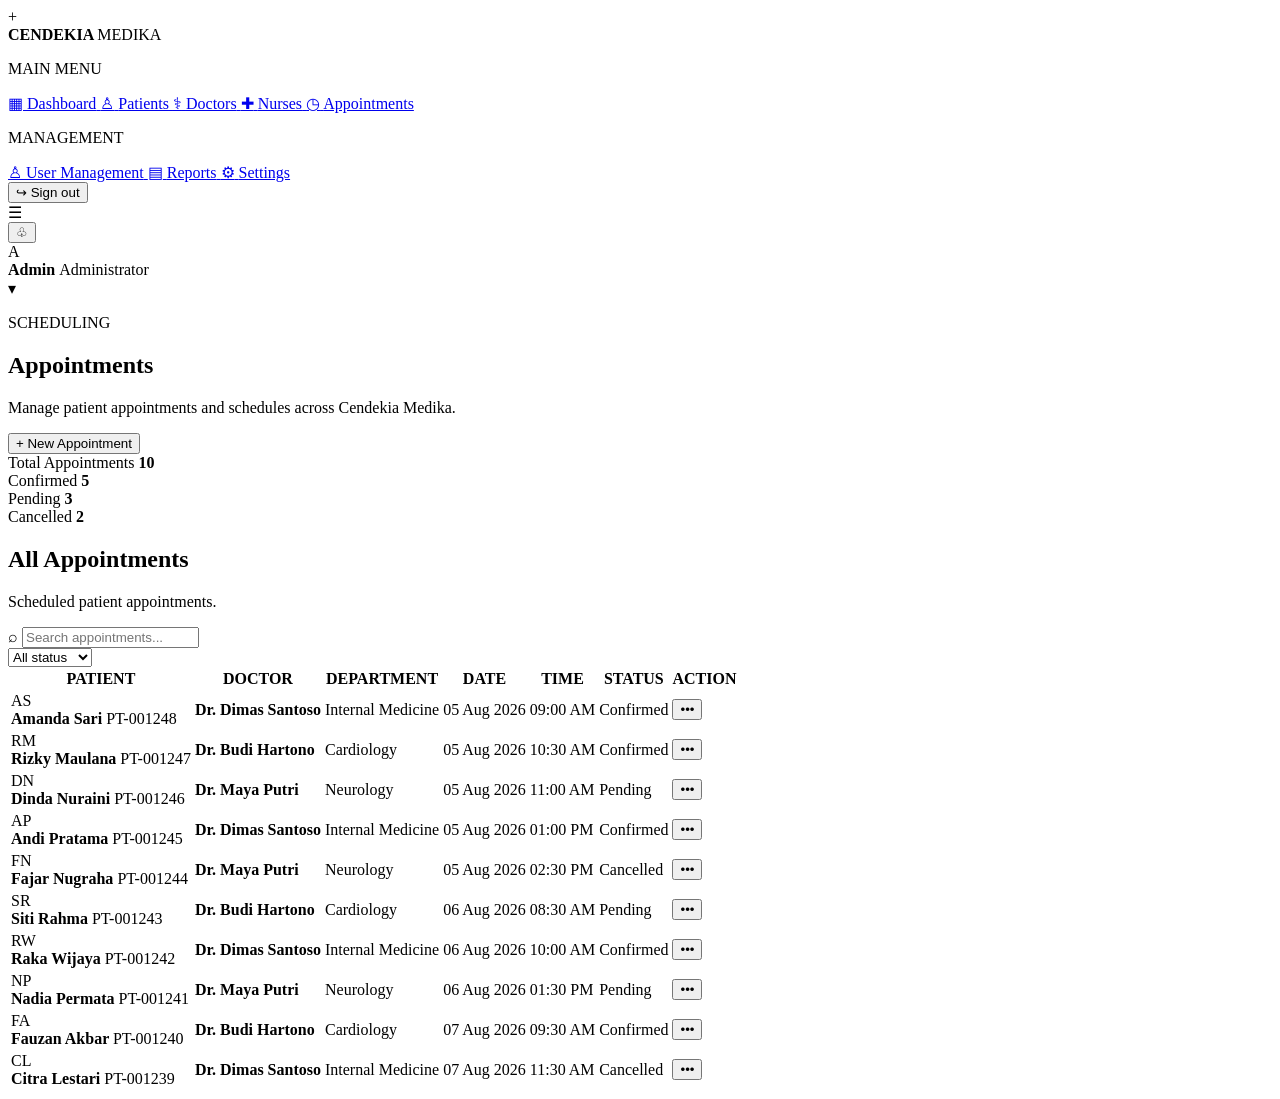
==== pages/admin/appointments.html @ 650e7ffb "Create initial HIS frontend" ====
<!DOCTYPE html>
<html lang="en">

<head>

    <meta charset="UTF-8">

    <meta
        name="viewport"
        content="width=device-width, initial-scale=1.0"
    >

    <title>Appointments | Cendekia Medika</title>

    <link
        rel="stylesheet"
        href="appointments.css"
    >

</head>


<body>

<div class="app-layout">


    <!-- =====================================
         SIDEBAR
    ====================================== -->

    <aside class="sidebar">


        <div class="sidebar-brand">

            <div class="sidebar-logo">
                +
            </div>

            <div>

                <strong>
                    CENDEKIA
                </strong>

                <span>
                    MEDIKA
                </span>

            </div>

        </div>



        <nav class="sidebar-nav">

            <p class="nav-label">
                MAIN MENU
            </p>


            <a
                href="dashboard.html"
                class="nav-item"
            >
                <span class="nav-icon">▦</span>
                <span>Dashboard</span>
            </a>


            <a
                href="patients.html"
                class="nav-item"
            >
                <span class="nav-icon">♙</span>
                <span>Patients</span>
            </a>


            <a
                href="doctors.html"
                class="nav-item"
            >
                <span class="nav-icon">⚕</span>
                <span>Doctors</span>
            </a>


            <a
                href="nurses.html"
                class="nav-item"
            >
                <span class="nav-icon">✚</span>
                <span>Nurses</span>
            </a>


            <a
                href="appointments.html"
                class="nav-item active"
            >
                <span class="nav-icon">◷</span>
                <span>Appointments</span>
            </a>


            <p class="nav-label secondary">
                MANAGEMENT
            </p>


            <a
                href="users.html"
                class="nav-item"
            >
                <span class="nav-icon">♙</span>
                <span>User Management</span>
            </a>


            <a
                href="#"
                class="nav-item"
            >
                <span class="nav-icon">▤</span>
                <span>Reports</span>
            </a>


            <a
                href="#"
                class="nav-item"
            >
                <span class="nav-icon">⚙</span>
                <span>Settings</span>
            </a>

        </nav>



        <div class="sidebar-bottom">

            <button
                class="logout-button"
                type="button"
                onclick="logout()"
            >

                <span>
                    ↪
                </span>

                Sign out

            </button>

        </div>

    </aside>



    <!-- =====================================
         MAIN CONTENT
    ====================================== -->

    <main class="main-content">


        <!-- TOPBAR -->

        <header class="topbar">


            <div class="mobile-menu">
                ☰
            </div>


            <div class="topbar-right">


                <button
                    class="notification-button"
                    type="button"
                >

                    ♧

                    <span class="notification-dot"></span>

                </button>



                <div class="profile">

                    <div class="profile-avatar">
                        A
                    </div>


                    <div class="profile-info">

                        <strong>
                            Admin
                        </strong>

                        <span>
                            Administrator
                        </span>

                    </div>


                    <span class="profile-arrow">
                        ▾
                    </span>

                </div>

            </div>

        </header>



        <!-- =====================================
             PAGE CONTENT
        ====================================== -->

        <section class="page-content">


            <!-- PAGE HEADER -->

            <div class="page-heading">

                <div>

                    <p class="eyebrow">
                        SCHEDULING
                    </p>


                    <h1>
                        Appointments
                    </h1>


                    <p>
                        Manage patient appointments and
                        schedules across Cendekia Medika.
                    </p>

                </div>


                <button
                    class="primary-button"
                    type="button"
                    onclick="newAppointment()"
                >
                    + New Appointment
                </button>

            </div>



            <!-- =====================================
                 STATISTICS
            ====================================== -->

            <div class="stats-grid">


                <div class="mini-stat">

                    <span>
                        Total Appointments
                    </span>

                    <strong id="totalAppointments">
                        0
                    </strong>

                </div>


                <div class="mini-stat">

                    <span>
                        Confirmed
                    </span>

                    <strong id="confirmedAppointments">
                        0
                    </strong>

                </div>


                <div class="mini-stat">

                    <span>
                        Pending
                    </span>

                    <strong id="pendingAppointments">
                        0
                    </strong>

                </div>


                <div class="mini-stat">

                    <span>
                        Cancelled
                    </span>

                    <strong id="cancelledAppointments">
                        0
                    </strong>

                </div>


            </div>



            <!-- =====================================
                 APPOINTMENTS CARD
            ====================================== -->

            <section class="appointments-card">


                <!-- TOOLBAR -->

                <div class="appointments-toolbar">


                    <div>

                        <h2>
                            All Appointments
                        </h2>

                        <p>
                            Scheduled patient appointments.
                        </p>

                    </div>


                    <div class="toolbar-actions">


                        <!-- SEARCH -->

                        <div class="search-box">

                            <span>
                                ⌕
                            </span>

                            <input
                                type="text"
                                id="searchInput"
                                placeholder="Search appointments..."
                            >

                        </div>



                        <!-- STATUS FILTER -->

                        <select id="statusFilter">

                            <option value="all">
                                All status
                            </option>

                            <option value="confirmed">
                                Confirmed
                            </option>

                            <option value="pending">
                                Pending
                            </option>

                            <option value="cancelled">
                                Cancelled
                            </option>

                        </select>

                    </div>

                </div>



                <!-- TABLE -->

                <div class="table-container">

                    <table>


                        <thead>

                            <tr>

                                <th>
                                    PATIENT
                                </th>

                                <th>
                                    DOCTOR
                                </th>

                                <th>
                                    DEPARTMENT
                                </th>

                                <th>
                                    DATE
                                </th>

                                <th>
                                    TIME
                                </th>

                                <th>
                                    STATUS
                                </th>

                                <th>
                                    ACTION
                                </th>

                            </tr>

                        </thead>


                        <tbody id="appointmentTableBody">
                        </tbody>


                    </table>

                </div>



                <!-- EMPTY STATE -->

                <div
                    class="empty-state"
                    id="emptyState"
                    style="display:none;"
                >

                    <div class="empty-icon">
                        ◷
                    </div>

                    <h3>
                        No appointments found
                    </h3>

                    <p>
                        Try changing your search or filter.
                    </p>

                </div>


            </section>

        </section>

    </main>

</div>



<!-- =====================================
     APPOINTMENT DATA
====================================== -->

<script src="../../data/appointments.js"></script>



<!-- =====================================
     JAVASCRIPT
====================================== -->

<script>


/* ========================================
   ELEMENTS
======================================== */

const appointmentTableBody =
    document.getElementById(
        "appointmentTableBody"
    );


const searchInput =
    document.getElementById(
        "searchInput"
    );


const statusFilter =
    document.getElementById(
        "statusFilter"
    );


const emptyState =
    document.getElementById(
        "emptyState"
    );



/* ========================================
   UPDATE STATISTICS
======================================== */

function updateStatistics() {


    const confirmed =
        appointments.filter(
            function(appointment) {

                return appointment.status ===
                    "confirmed";

            }
        );


    const pending =
        appointments.filter(
            function(appointment) {

                return appointment.status ===
                    "pending";

            }
        );


    const cancelled =
        appointments.filter(
            function(appointment) {

                return appointment.status ===
                    "cancelled";

            }
        );


    document.getElementById(
        "totalAppointments"
    ).textContent =
        appointments.length;


    document.getElementById(
        "confirmedAppointments"
    ).textContent =
        confirmed.length;


    document.getElementById(
        "pendingAppointments"
    ).textContent =
        pending.length;


    document.getElementById(
        "cancelledAppointments"
    ).textContent =
        cancelled.length;

}



/* ========================================
   DISPLAY APPOINTMENTS
======================================== */

function displayAppointments() {


    const search =
        searchInput.value
            .toLowerCase()
            .trim();


    const selectedStatus =
        statusFilter.value;


    let filteredAppointments =
        appointments;



    /* SEARCH */

    if (search !== "") {

        filteredAppointments =
            filteredAppointments.filter(
                function(appointment) {

                    const searchableText =
                        appointment.patient
                        + " "
                        + appointment.patientId
                        + " "
                        + appointment.doctor
                        + " "
                        + appointment.department
                        + " "
                        + appointment.date
                        + " "
                        + appointment.time;


                    return searchableText
                        .toLowerCase()
                        .includes(search);

                }
            );

    }



    /* STATUS FILTER */

    if (selectedStatus !== "all") {

        filteredAppointments =
            filteredAppointments.filter(
                function(appointment) {

                    return appointment.status ===
                        selectedStatus;

                }
            );

    }



    /* CLEAR TABLE */

    appointmentTableBody.innerHTML = "";



    /* EMPTY STATE */

    if (
        filteredAppointments.length === 0
    ) {

        emptyState.style.display =
            "block";

        return;

    }


    emptyState.style.display =
        "none";



    /* CREATE ROWS */

    filteredAppointments.forEach(
        function(appointment) {


            const row =
                document.createElement("tr");


            const initials =
                appointment.patient
                    .trim()
                    .split(/\s+/)
                    .map(
                        function(word) {

                            return word
                                .charAt(0)
                                .toUpperCase();

                        }
                    )
                    .join("")
                    .substring(0, 2);


            const statusName =
                capitalize(
                    appointment.status
                );



            row.innerHTML = `

                <td>

                    <div class="patient-cell">


                        <div class="patient-avatar">
                            ${initials}
                        </div>


                        <div>

                            <strong>
                                ${escapeHTML(
                                    appointment.patient
                                )}
                            </strong>

                            <span>
                                ${escapeHTML(
                                    appointment.patientId
                                )}
                            </span>

                        </div>

                    </div>

                </td>


                <td>

                    <div class="doctor-cell">

                        <strong>
                            ${escapeHTML(
                                appointment.doctor
                            )}
                        </strong>

                    </div>

                </td>


                <td>
                    ${escapeHTML(
                        appointment.department
                    )}
                </td>


                <td>
                    ${escapeHTML(
                        appointment.date
                    )}
                </td>


                <td>
                    ${escapeHTML(
                        appointment.time
                    )}
                </td>


                <td>

                    <span
                        class="status ${appointment.status}"
                    >
                        ${statusName}
                    </span>

                </td>


                <td>

                    <button
                        class="action-button"
                        type="button"
                        onclick="viewAppointment('${escapeJS(appointment.id)}')"
                    >
                        •••
                    </button>

                </td>

            `;


            appointmentTableBody.appendChild(
                row
            );

        }
    );

}



/* ========================================
   VIEW APPOINTMENT
======================================== */

function viewAppointment(
    appointmentId
) {


    const appointment =
        appointments.find(
            function(item) {

                return item.id ===
                    appointmentId;

            }
        );


    if (!appointment) {

        alert(
            "Appointment could not be found."
        );

        return;

    }


    alert(

        "APPOINTMENT DETAILS\n\n"

        + "Appointment ID: "
        + appointment.id

        + "\n\n"

        + "Patient: "
        + appointment.patient

        + "\n"

        + "Patient ID: "
        + appointment.patientId

        + "\n\n"

        + "Doctor: "
        + appointment.doctor

        + "\n\n"

        + "Department: "
        + appointment.department

        + "\n\n"

        + "Date: "
        + appointment.date

        + "\n"

        + "Time: "
        + appointment.time

        + "\n\n"

        + "Status: "
        + capitalize(
            appointment.status
        )

    );

}



/* ========================================
   NEW APPOINTMENT
======================================== */

function newAppointment() {

    alert(
        "New Appointment form will be added next."
    );

}



/* ========================================
   LOGOUT
======================================== */

function logout() {

    window.location.href =
        "../../index.html";

}



/* ========================================
   CAPITALIZE
======================================== */

function capitalize(value) {

    if (!value) {

        return "";

    }


    return (
        value.charAt(0).toUpperCase()
        + value.slice(1)
    );

}



/* ========================================
   ESCAPE HTML
======================================== */

function escapeHTML(value) {

    return String(value)

        .replace(
            /&/g,
            "&amp;"
        )

        .replace(
            /</g,
            "&lt;"
        )

        .replace(
            />/g,
            "&gt;"
        )

        .replace(
            /"/g,
            "&quot;"
        )

        .replace(
            /'/g,
            "&#039;"
        );

}



/* ========================================
   ESCAPE JAVASCRIPT
======================================== */

function escapeJS(value) {

    return String(value)

        .replace(
            /\\/g,
            "\\\\"
        )

        .replace(
            /'/g,
            "\\'"
        );

}



/* ========================================
   SEARCH
======================================== */

searchInput.addEventListener(
    "input",
    displayAppointments
);



/* ========================================
   FILTER
======================================== */

statusFilter.addEventListener(
    "change",
    displayAppointments
);



/* ========================================
   INITIALIZE
======================================== */

updateStatistics();

displayAppointments();


</script>

</body>

</html>
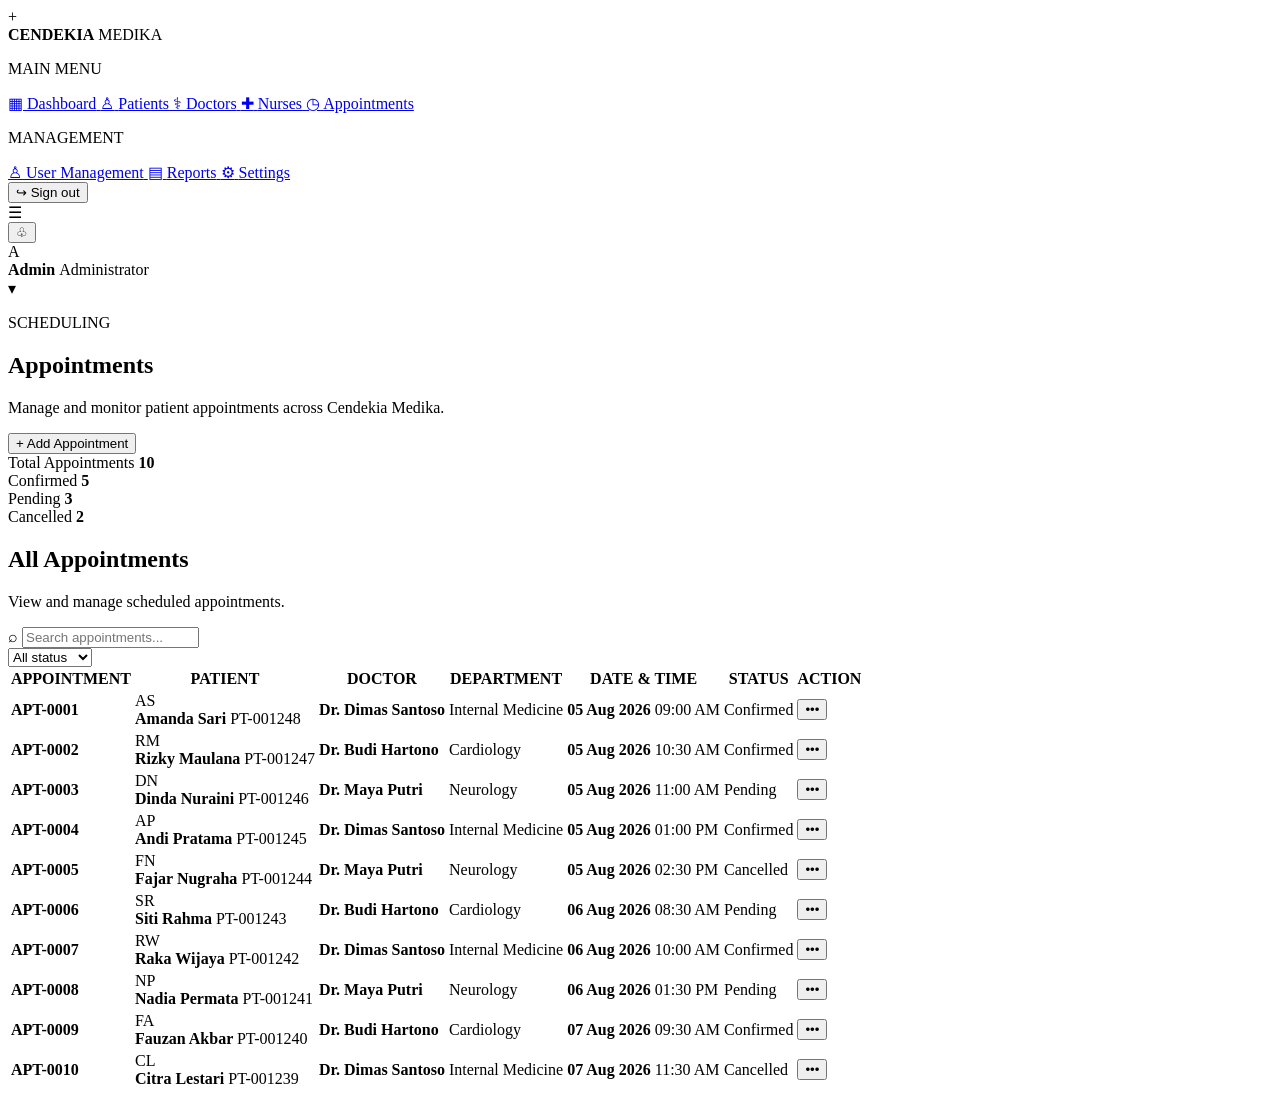
==== commit 48a784c1: "Create initial HIS frontend" ====
--- a/pages/admin/appointments.html
+++ b/pages/admin/appointments.html
@@ -31,7 +31,6 @@
 
     <aside class="sidebar">
 
-
         <div class="sidebar-brand">
 
             <div class="sidebar-logo">
@@ -39,19 +38,11 @@
             </div>
 
             <div>
-
-                <strong>
-                    CENDEKIA
-                </strong>
-
-                <span>
-                    MEDIKA
-                </span>
-
+                <strong>CENDEKIA</strong>
+                <span>MEDIKA</span>
             </div>
 
         </div>
-
 
 
         <nav class="sidebar-nav">
@@ -89,7 +80,7 @@
 
 
             <a
-                href="nurses.html"
+                href="#"
                 class="nav-item"
             >
                 <span class="nav-icon">✚</span>
@@ -140,7 +131,6 @@
         </nav>
 
 
-
         <div class="sidebar-bottom">
 
             <button
@@ -149,9 +139,7 @@
                 onclick="logout()"
             >
 
-                <span>
-                    ↪
-                </span>
+                <span>↪</span>
 
                 Sign out
 
@@ -174,26 +162,20 @@
 
         <header class="topbar">
 
-
             <div class="mobile-menu">
                 ☰
             </div>
 
 
             <div class="topbar-right">
-
 
                 <button
                     class="notification-button"
                     type="button"
                 >
-
                     ♧
-
                     <span class="notification-dot"></span>
-
                 </button>
-
 
 
                 <div class="profile">
@@ -245,15 +227,13 @@
                         SCHEDULING
                     </p>
 
-
                     <h1>
                         Appointments
                     </h1>
 
-
                     <p>
-                        Manage patient appointments and
-                        schedules across Cendekia Medika.
+                        Manage and monitor patient appointments
+                        across Cendekia Medika.
                     </p>
 
                 </div>
@@ -262,9 +242,9 @@
                 <button
                     class="primary-button"
                     type="button"
-                    onclick="newAppointment()"
+                    onclick="addAppointment()"
                 >
-                    + New Appointment
+                    + Add Appointment
                 </button>
 
             </div>
@@ -329,7 +309,6 @@
 
                 </div>
 
-
             </div>
 
 
@@ -345,7 +324,6 @@
 
                 <div class="appointments-toolbar">
 
-
                     <div>
 
                         <h2>
@@ -353,7 +331,7 @@
                         </h2>
 
                         <p>
-                            Scheduled patient appointments.
+                            View and manage scheduled appointments.
                         </p>
 
                     </div>
@@ -402,6 +380,7 @@
 
                         </select>
 
+
                     </div>
 
                 </div>
@@ -414,10 +393,13 @@
 
                     <table>
 
-
                         <thead>
 
                             <tr>
+
+                                <th>
+                                    APPOINTMENT
+                                </th>
 
                                 <th>
                                     PATIENT
@@ -432,11 +414,7 @@
                                 </th>
 
                                 <th>
-                                    DATE
-                                </th>
-
-                                <th>
-                                    TIME
+                                    DATE & TIME
                                 </th>
 
                                 <th>
@@ -454,7 +432,6 @@
 
                         <tbody id="appointmentTableBody">
                         </tbody>
-
 
                     </table>
 
@@ -545,62 +522,56 @@
 
 function updateStatistics() {
 
+    const total =
+        appointments.length;
+
 
     const confirmed =
         appointments.filter(
-            function(appointment) {
-
-                return appointment.status ===
-                    "confirmed";
-
-            }
-        );
+            appointment =>
+                appointment.status ===
+                "confirmed"
+        ).length;
 
 
     const pending =
         appointments.filter(
-            function(appointment) {
-
-                return appointment.status ===
-                    "pending";
-
-            }
-        );
+            appointment =>
+                appointment.status ===
+                "pending"
+        ).length;
 
 
     const cancelled =
         appointments.filter(
-            function(appointment) {
-
-                return appointment.status ===
-                    "cancelled";
-
-            }
-        );
+            appointment =>
+                appointment.status ===
+                "cancelled"
+        ).length;
 
 
     document.getElementById(
         "totalAppointments"
     ).textContent =
-        appointments.length;
+        total;
 
 
     document.getElementById(
         "confirmedAppointments"
     ).textContent =
-        confirmed.length;
+        confirmed;
 
 
     document.getElementById(
         "pendingAppointments"
     ).textContent =
-        pending.length;
+        pending;
 
 
     document.getElementById(
         "cancelledAppointments"
     ).textContent =
-        cancelled.length;
+        cancelled;
 
 }
 
@@ -630,25 +601,23 @@
 
     /* SEARCH */
 
-    if (search !== "") {
+    if (search) {
 
         filteredAppointments =
             filteredAppointments.filter(
-                function(appointment) {
+                appointment => {
 
                     const searchableText =
-                        appointment.patient
+
+                        appointment.id
+                        + " "
+                        + appointment.patient
                         + " "
                         + appointment.patientId
                         + " "
                         + appointment.doctor
                         + " "
-                        + appointment.department
-                        + " "
-                        + appointment.date
-                        + " "
-                        + appointment.time;
-
+                        + appointment.department;
 
                     return searchableText
                         .toLowerCase()
@@ -667,12 +636,9 @@
 
         filteredAppointments =
             filteredAppointments.filter(
-                function(appointment) {
-
-                    return appointment.status ===
-                        selectedStatus;
-
-                }
+                appointment =>
+                    appointment.status ===
+                    selectedStatus
             );
 
     }
@@ -704,37 +670,23 @@
 
 
 
-    /* CREATE ROWS */
+    /* CREATE TABLE ROWS */
 
     filteredAppointments.forEach(
-        function(appointment) {
+        appointment => {
 
 
             const row =
-                document.createElement("tr");
-
-
-            const initials =
-                appointment.patient
-                    .trim()
-                    .split(/\s+/)
-                    .map(
-                        function(word) {
-
-                            return word
-                                .charAt(0)
-                                .toUpperCase();
-
-                        }
-                    )
-                    .join("")
-                    .substring(0, 2);
+                document.createElement(
+                    "tr"
+                );
 
 
             const statusName =
-                capitalize(
-                    appointment.status
-                );
+                appointment.status
+                    .charAt(0)
+                    .toUpperCase()
+                + appointment.status.slice(1);
 
 
 
@@ -742,13 +694,24 @@
 
                 <td>
 
+                    <strong>
+                        ${escapeHTML(
+                            appointment.id
+                        )}
+                    </strong>
+
+                </td>
+
+
+                <td>
+
                     <div class="patient-cell">
 
-
                         <div class="patient-avatar">
-                            ${initials}
+                            ${getInitials(
+                                appointment.patient
+                            )}
                         </div>
-
 
                         <div>
 
@@ -787,23 +750,32 @@
 
 
                 <td>
+
                     ${escapeHTML(
                         appointment.department
                     )}
+
                 </td>
 
 
                 <td>
-                    ${escapeHTML(
-                        appointment.date
-                    )}
-                </td>
-
-
-                <td>
-                    ${escapeHTML(
-                        appointment.time
-                    )}
+
+                    <div class="appointment-time">
+
+                        <strong>
+                            ${escapeHTML(
+                                appointment.date
+                            )}
+                        </strong>
+
+                        <span>
+                            ${escapeHTML(
+                                appointment.time
+                            )}
+                        </span>
+
+                    </div>
+
                 </td>
 
 
@@ -823,7 +795,9 @@
                     <button
                         class="action-button"
                         type="button"
-                        onclick="viewAppointment('${escapeJS(appointment.id)}')"
+                        onclick="viewAppointment('${escapeJS(
+                            appointment.id
+                        )}')"
                     >
                         •••
                     </button>
@@ -855,12 +829,8 @@
 
     const appointment =
         appointments.find(
-            function(item) {
-
-                return item.id ===
-                    appointmentId;
-
-            }
+            item =>
+                item.id === appointmentId
         );
 
 
@@ -878,42 +848,27 @@
     alert(
 
         "APPOINTMENT DETAILS\n\n"
-
         + "Appointment ID: "
         + appointment.id
-
         + "\n\n"
-
         + "Patient: "
         + appointment.patient
-
-        + "\n"
-
+        + "\n\n"
         + "Patient ID: "
         + appointment.patientId
-
         + "\n\n"
-
         + "Doctor: "
         + appointment.doctor
-
         + "\n\n"
-
         + "Department: "
         + appointment.department
-
         + "\n\n"
-
         + "Date: "
         + appointment.date
-
-        + "\n"
-
+        + "\n\n"
         + "Time: "
         + appointment.time
-
         + "\n\n"
-
         + "Status: "
         + capitalize(
             appointment.status
@@ -926,13 +881,13 @@
 
 
 /* ========================================
-   NEW APPOINTMENT
-======================================== */
-
-function newAppointment() {
+   ADD APPOINTMENT
+======================================== */
+
+function addAppointment() {
 
     alert(
-        "New Appointment form will be added next."
+        "Add Appointment feature coming next!"
     );
 
 }
@@ -953,15 +908,35 @@
 
 
 /* ========================================
+   GET INITIALS
+======================================== */
+
+function getInitials(name) {
+
+    return name
+        .trim()
+        .split(/\s+/)
+        .map(
+            word =>
+                word
+                    .charAt(0)
+                    .toUpperCase()
+        )
+        .join("")
+        .substring(0, 2);
+
+}
+
+
+
+/* ========================================
    CAPITALIZE
 ======================================== */
 
 function capitalize(value) {
 
     if (!value) {
-
         return "";
-
     }
 
 
@@ -981,27 +956,22 @@
 function escapeHTML(value) {
 
     return String(value)
-
         .replace(
             /&/g,
             "&amp;"
         )
-
         .replace(
             /</g,
             "&lt;"
         )
-
         .replace(
             />/g,
             "&gt;"
         )
-
         .replace(
             /"/g,
             "&quot;"
         )
-
         .replace(
             /'/g,
             "&#039;"
@@ -1018,12 +988,10 @@
 function escapeJS(value) {
 
     return String(value)
-
         .replace(
             /\\/g,
             "\\\\"
         )
-
         .replace(
             /'/g,
             "\\'"
@@ -1045,7 +1013,7 @@
 
 
 /* ========================================
-   FILTER
+   STATUS FILTER
 ======================================== */
 
 statusFilter.addEventListener(
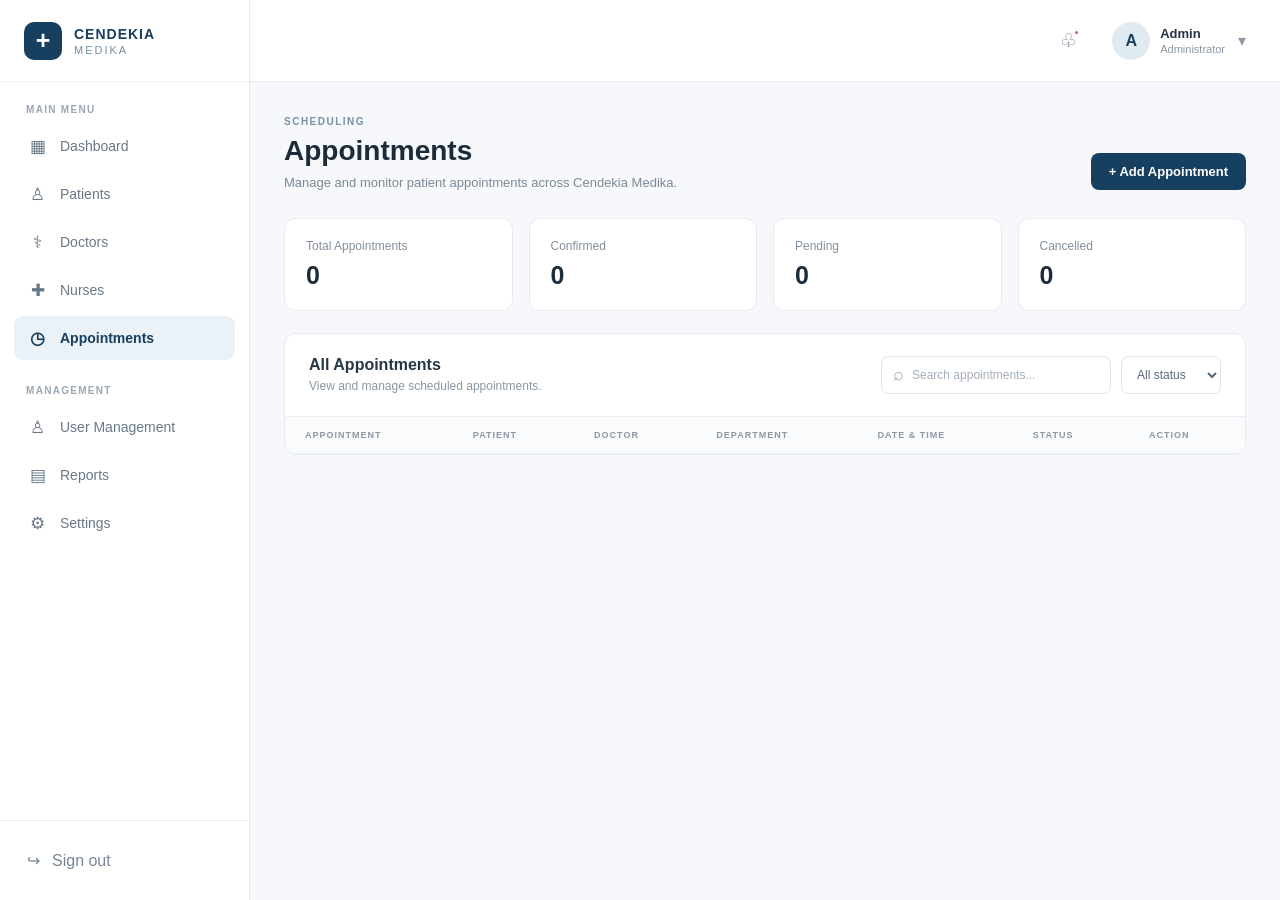
==== commit 2c7b8995: "Create initial HIS frontend" ====
--- a/pages/admin/appointments.html
+++ b/pages/admin/appointments.html
@@ -886,11 +886,249 @@
 
 function addAppointment() {
 
-    alert(
-        "Add Appointment feature coming next!"
+    appointmentModal.classList.add("show");
+
+}
+
+const appointmentModal =
+    document.getElementById(
+        "appointmentModal"
     );
 
+const closeAppointmentModal =
+    document.getElementById(
+        "closeAppointmentModal"
+    );
+
+const cancelAppointmentModal =
+    document.getElementById(
+        "cancelAppointmentModal"
+    );
+
+const appointmentForm =
+    document.getElementById(
+        "appointmentForm"
+    );
+
+
+
+function closeAppointmentForm() {
+
+    appointmentModal.classList.remove(
+        "show"
+    );
+
+    appointmentForm.reset();
+
 }
+
+
+
+closeAppointmentModal.addEventListener(
+    "click",
+    closeAppointmentForm
+);
+
+
+cancelAppointmentModal.addEventListener(
+    "click",
+    closeAppointmentForm
+);
+
+
+appointmentModal.addEventListener(
+    "click",
+    function(event) {
+
+        if (
+            event.target ===
+            appointmentModal
+        ) {
+
+            closeAppointmentForm();
+
+        }
+
+    }
+);
+
+
+
+appointmentForm.addEventListener(
+    "submit",
+    function(event) {
+
+        event.preventDefault();
+
+
+        const patient =
+            document.getElementById(
+                "appointmentPatient"
+            ).value;
+
+
+        const patientId =
+            document.getElementById(
+                "appointmentPatientId"
+            ).value;
+
+
+        const doctor =
+            document.getElementById(
+                "appointmentDoctor"
+            ).value;
+
+
+        const department =
+            document.getElementById(
+                "appointmentDepartment"
+            ).value;
+
+
+        const date =
+            document.getElementById(
+                "appointmentDate"
+            ).value;
+
+
+        const time =
+            document.getElementById(
+                "appointmentTime"
+            ).value;
+
+
+        const status =
+            document.getElementById(
+                "appointmentStatus"
+            ).value;
+
+
+
+        const newAppointment = {
+
+            id:
+                "APT-"
+                + String(
+                    appointments.length + 1
+                ).padStart(
+                    4,
+                    "0"
+                ),
+
+            patient:
+                patient,
+
+            patientId:
+                patientId,
+
+            doctor:
+                doctor,
+
+            department:
+                department,
+
+            date:
+                formatDate(date),
+
+            time:
+                formatTime(time),
+
+            status:
+                status
+
+        };
+
+
+
+        appointments.unshift(
+            newAppointment
+        );
+
+
+        updateStatistics();
+
+        displayAppointments();
+
+        closeAppointmentForm();
+
+
+        alert(
+            patient +
+            "'s appointment has been created successfully!"
+        );
+
+    }
+);
+
+function formatDate(date) {
+
+    const parts =
+        date.split("-");
+
+    return (
+        parts[2]
+        + " "
+        + getMonthName(
+            parts[1]
+        )
+        + " "
+        + parts[0]
+    );
+
+}
+
+
+function getMonthName(month) {
+
+    const months = [
+        "Jan",
+        "Feb",
+        "Mar",
+        "Apr",
+        "May",
+        "Jun",
+        "Jul",
+        "Aug",
+        "Sep",
+        "Oct",
+        "Nov",
+        "Dec"
+    ];
+
+    return months[
+        Number(month) - 1
+    ];
+
+}
+
+
+function formatTime(time) {
+
+    const [hours, minutes] =
+        time.split(":");
+
+    let hour =
+        Number(hours);
+
+    const suffix =
+        hour >= 12
+            ? "PM"
+            : "AM";
+
+    hour =
+        hour % 12 || 12;
+
+    return (
+        hour
+        + ":"
+        + minutes
+        + " "
+        + suffix
+    );
+
+}
+
+
 
 
 
@@ -1034,6 +1272,255 @@
 
 </script>
 
+<!-- =====================================
+     ADD APPOINTMENT MODAL
+====================================== -->
+
+<div
+    class="modal-overlay"
+    id="appointmentModal"
+>
+
+    <div class="modal">
+
+        <div class="modal-header">
+
+            <div>
+
+                <p class="eyebrow">
+                    SCHEDULING
+                </p>
+
+                <h2>
+                    Add Appointment
+                </h2>
+
+                <p>
+                    Schedule a new patient appointment.
+                </p>
+
+            </div>
+
+
+            <button
+                class="modal-close"
+                type="button"
+                id="closeAppointmentModal"
+            >
+                ×
+            </button>
+
+        </div>
+
+
+
+        <form id="appointmentForm">
+
+            <div class="form-grid">
+
+
+                <!-- PATIENT -->
+
+                <div class="form-group">
+
+                    <label for="appointmentPatient">
+                        Patient
+                    </label>
+
+                    <input
+                        type="text"
+                        id="appointmentPatient"
+                        placeholder="Enter patient name"
+                        required
+                    >
+
+                </div>
+
+
+
+                <!-- PATIENT ID -->
+
+                <div class="form-group">
+
+                    <label for="appointmentPatientId">
+                        Patient ID
+                    </label>
+
+                    <input
+                        type="text"
+                        id="appointmentPatientId"
+                        placeholder="PT-001xxx"
+                        required
+                    >
+
+                </div>
+
+
+
+                <!-- DOCTOR -->
+
+                <div class="form-group">
+
+                    <label for="appointmentDoctor">
+                        Doctor
+                    </label>
+
+                    <select
+                        id="appointmentDoctor"
+                        required
+                    >
+
+                        <option value="">
+                            Select doctor
+                        </option>
+
+                        <option value="Dr. Dimas Santoso">
+                            Dr. Dimas Santoso
+                        </option>
+
+                        <option value="Dr. Budi Hartono">
+                            Dr. Budi Hartono
+                        </option>
+
+                        <option value="Dr. Maya Putri">
+                            Dr. Maya Putri
+                        </option>
+
+                    </select>
+
+                </div>
+
+
+
+                <!-- DEPARTMENT -->
+
+                <div class="form-group">
+
+                    <label for="appointmentDepartment">
+                        Department
+                    </label>
+
+                    <select
+                        id="appointmentDepartment"
+                        required
+                    >
+
+                        <option value="">
+                            Select department
+                        </option>
+
+                        <option value="Internal Medicine">
+                            Internal Medicine
+                        </option>
+
+                        <option value="Cardiology">
+                            Cardiology
+                        </option>
+
+                        <option value="Neurology">
+                            Neurology
+                        </option>
+
+                    </select>
+
+                </div>
+
+
+
+                <!-- DATE -->
+
+                <div class="form-group">
+
+                    <label for="appointmentDate">
+                        Date
+                    </label>
+
+                    <input
+                        type="date"
+                        id="appointmentDate"
+                        required
+                    >
+
+                </div>
+
+
+
+                <!-- TIME -->
+
+                <div class="form-group">
+
+                    <label for="appointmentTime">
+                        Time
+                    </label>
+
+                    <input
+                        type="time"
+                        id="appointmentTime"
+                        required
+                    >
+
+                </div>
+
+
+
+                <!-- STATUS -->
+
+                <div class="form-group">
+
+                    <label for="appointmentStatus">
+                        Status
+                    </label>
+
+                    <select
+                        id="appointmentStatus"
+                    >
+
+                        <option value="confirmed">
+                            Confirmed
+                        </option>
+
+                        <option value="pending">
+                            Pending
+                        </option>
+
+                        <option value="cancelled">
+                            Cancelled
+                        </option>
+
+                    </select>
+
+                </div>
+
+            </div>
+
+
+
+            <div class="modal-actions">
+
+                <button
+                    type="button"
+                    class="cancel-button"
+                    id="cancelAppointmentModal"
+                >
+                    Cancel
+                </button>
+
+
+                <button
+                    type="submit"
+                    class="primary-button"
+                >
+                    Create Appointment
+                </button>
+
+            </div>
+
+        </form>
+
+    </div>
+
+</div>
+
 </body>
 
 </html>
--- a/pages/admin/appointments.css
+++ b/pages/admin/appointments.css
@@ -0,0 +1,1299 @@
+/* =========================================
+   RESET
+========================================= */
+
+* {
+    margin: 0;
+    padding: 0;
+    box-sizing: border-box;
+}
+
+
+body {
+    font-family:
+        Inter,
+        -apple-system,
+        BlinkMacSystemFont,
+        "Segoe UI",
+        sans-serif;
+
+    background: #f6f8fb;
+    color: #182230;
+}
+
+
+button,
+input,
+select {
+    font: inherit;
+}
+
+
+button {
+    cursor: pointer;
+}
+
+
+a {
+    text-decoration: none;
+    color: inherit;
+}
+
+
+
+/* =========================================
+   APP LAYOUT
+========================================= */
+
+.app-layout {
+    display: flex;
+    min-height: 100vh;
+}
+
+
+
+/* =========================================
+   SIDEBAR
+========================================= */
+
+.sidebar {
+    width: 250px;
+    min-height: 100vh;
+
+    background: #ffffff;
+
+    border-right: 1px solid #e7ebf0;
+
+    display: flex;
+    flex-direction: column;
+
+    position: fixed;
+    left: 0;
+    top: 0;
+    bottom: 0;
+}
+
+
+.sidebar-brand {
+    height: 82px;
+
+    display: flex;
+    align-items: center;
+
+    gap: 12px;
+
+    padding: 0 24px;
+
+    border-bottom: 1px solid #eef1f5;
+}
+
+
+.sidebar-logo {
+    width: 38px;
+    height: 38px;
+
+    border-radius: 10px;
+
+    background: #173f5f;
+
+    color: white;
+
+    display: flex;
+    align-items: center;
+    justify-content: center;
+
+    font-size: 25px;
+    font-weight: 600;
+}
+
+
+.sidebar-brand strong {
+    display: block;
+
+    font-size: 14px;
+    letter-spacing: 1px;
+
+    color: #173f5f;
+}
+
+
+.sidebar-brand span {
+    display: block;
+
+    font-size: 11px;
+    letter-spacing: 2px;
+
+    color: #7390a5;
+
+    margin-top: 2px;
+}
+
+
+
+/* =========================================
+   SIDEBAR NAV
+========================================= */
+
+.sidebar-nav {
+    padding: 22px 14px;
+
+    flex: 1;
+}
+
+
+.nav-label {
+    font-size: 10px;
+
+    font-weight: 700;
+
+    letter-spacing: 1.3px;
+
+    color: #9aa7b5;
+
+    padding: 0 12px;
+
+    margin-bottom: 9px;
+}
+
+
+.nav-label.secondary {
+    margin-top: 25px;
+}
+
+
+.nav-item {
+    height: 44px;
+
+    display: flex;
+    align-items: center;
+
+    gap: 12px;
+
+    padding: 0 13px;
+
+    margin-bottom: 4px;
+
+    border-radius: 9px;
+
+    color: #697887;
+
+    font-size: 14px;
+
+    transition: 0.2s ease;
+}
+
+
+.nav-item:hover {
+    background: #f3f6f9;
+
+    color: #173f5f;
+}
+
+
+.nav-item.active {
+    background: #eaf2f7;
+
+    color: #173f5f;
+
+    font-weight: 600;
+}
+
+
+.nav-icon {
+    width: 21px;
+
+    text-align: center;
+
+    font-size: 17px;
+}
+
+
+
+/* =========================================
+   SIDEBAR BOTTOM
+========================================= */
+
+.sidebar-bottom {
+    padding: 18px 14px;
+
+    border-top: 1px solid #eef1f5;
+}
+
+
+.logout-button {
+    width: 100%;
+
+    height: 43px;
+
+    border: none;
+
+    background: transparent;
+
+    color: #788695;
+
+    border-radius: 9px;
+
+    display: flex;
+    align-items: center;
+
+    gap: 12px;
+
+    padding: 0 13px;
+
+    text-align: left;
+}
+
+
+.logout-button:hover {
+    background: #f7f1f1;
+
+    color: #a34a4a;
+}
+
+
+
+/* =========================================
+   MAIN CONTENT
+========================================= */
+
+.main-content {
+    margin-left: 250px;
+
+    width: calc(100% - 250px);
+
+    min-height: 100vh;
+}
+
+
+
+/* =========================================
+   TOPBAR
+========================================= */
+
+.topbar {
+    height: 82px;
+
+    background: #ffffff;
+
+    border-bottom: 1px solid #e7ebf0;
+
+    display: flex;
+
+    align-items: center;
+
+    justify-content: flex-end;
+
+    padding: 0 34px;
+}
+
+
+.topbar-right {
+    display: flex;
+
+    align-items: center;
+
+    gap: 25px;
+}
+
+
+.mobile-menu {
+    display: none;
+}
+
+
+.notification-button {
+    position: relative;
+
+    width: 38px;
+    height: 38px;
+
+    border: none;
+
+    background: transparent;
+
+    font-size: 19px;
+
+    color: #718090;
+}
+
+
+.notification-dot {
+    position: absolute;
+
+    width: 7px;
+    height: 7px;
+
+    border-radius: 50%;
+
+    background: #d85d5d;
+
+    top: 7px;
+    right: 7px;
+
+    border: 2px solid white;
+}
+
+
+.profile {
+    display: flex;
+
+    align-items: center;
+
+    gap: 10px;
+}
+
+
+.profile-avatar {
+    width: 38px;
+    height: 38px;
+
+    border-radius: 50%;
+
+    background: #dfeaf1;
+
+    color: #173f5f;
+
+    display: flex;
+    align-items: center;
+    justify-content: center;
+
+    font-weight: 700;
+}
+
+
+.profile-info strong {
+    display: block;
+
+    font-size: 13px;
+
+    color: #243242;
+}
+
+
+.profile-info span {
+    display: block;
+
+    font-size: 11px;
+
+    color: #8a97a5;
+
+    margin-top: 2px;
+}
+
+
+.profile-arrow {
+    color: #8d9aa7;
+
+    margin-left: 3px;
+}
+
+
+
+/* =========================================
+   PAGE CONTENT
+========================================= */
+
+.page-content {
+    padding: 34px;
+}
+
+
+.page-heading {
+    display: flex;
+
+    align-items: flex-end;
+
+    justify-content: space-between;
+
+    gap: 25px;
+
+    margin-bottom: 28px;
+}
+
+
+.eyebrow {
+    font-size: 10px;
+
+    font-weight: 700;
+
+    letter-spacing: 1.5px;
+
+    color: #7890a3;
+
+    margin-bottom: 7px;
+}
+
+
+.page-heading h1 {
+    font-size: 28px;
+
+    line-height: 1.2;
+
+    color: #1c2b39;
+
+    margin-bottom: 7px;
+}
+
+
+.page-heading p:not(.eyebrow) {
+    color: #7b8997;
+
+    font-size: 13px;
+}
+
+
+
+/* =========================================
+   BUTTONS
+========================================= */
+
+.primary-button {
+    border: none;
+
+    background: #173f5f;
+
+    color: white;
+
+    padding: 11px 18px;
+
+    border-radius: 8px;
+
+    font-size: 13px;
+
+    font-weight: 600;
+
+    white-space: nowrap;
+
+    transition: 0.2s ease;
+}
+
+
+.primary-button:hover {
+    background: #12334d;
+
+    transform: translateY(-1px);
+}
+
+
+
+/* =========================================
+   STATISTICS
+========================================= */
+
+.stats-grid {
+    display: grid;
+
+    grid-template-columns:
+        repeat(4, 1fr);
+
+    gap: 16px;
+
+    margin-bottom: 22px;
+}
+
+
+.mini-stat {
+    background: #ffffff;
+
+    border: 1px solid #e7ebf0;
+
+    border-radius: 11px;
+
+    padding: 20px 21px;
+}
+
+
+.mini-stat span {
+    display: block;
+
+    color: #82909d;
+
+    font-size: 12px;
+
+    margin-bottom: 8px;
+}
+
+
+.mini-stat strong {
+    display: block;
+
+    font-size: 25px;
+
+    color: #1d2d3d;
+}
+
+
+
+/* =========================================
+   APPOINTMENTS CARD
+========================================= */
+
+.appointments-card {
+    background: #ffffff;
+
+    border: 1px solid #e7ebf0;
+
+    border-radius: 12px;
+
+    overflow: hidden;
+}
+
+
+
+/* =========================================
+   TOOLBAR
+========================================= */
+
+.appointments-toolbar {
+    padding: 22px 24px;
+
+    display: flex;
+
+    align-items: center;
+
+    justify-content: space-between;
+
+    gap: 20px;
+
+    border-bottom: 1px solid #edf0f3;
+}
+
+
+.appointments-toolbar h2 {
+    font-size: 16px;
+
+    color: #273746;
+
+    margin-bottom: 5px;
+}
+
+
+.appointments-toolbar p {
+    font-size: 12px;
+
+    color: #8a97a4;
+}
+
+
+.toolbar-actions {
+    display: flex;
+
+    align-items: center;
+
+    gap: 10px;
+}
+
+
+.search-box {
+    width: 230px;
+
+    height: 38px;
+
+    border: 1px solid #dfe5eb;
+
+    border-radius: 7px;
+
+    display: flex;
+
+    align-items: center;
+
+    padding: 0 11px;
+
+    gap: 8px;
+
+    background: #ffffff;
+}
+
+
+.search-box span {
+    color: #9aa6b2;
+
+    font-size: 18px;
+}
+
+
+.search-box input {
+    width: 100%;
+
+    border: none;
+
+    outline: none;
+
+    font-size: 12px;
+
+    color: #334454;
+}
+
+
+.search-box input::placeholder {
+    color: #a4afb9;
+}
+
+
+.toolbar-actions select {
+    height: 38px;
+
+    border: 1px solid #dfe5eb;
+
+    border-radius: 7px;
+
+    padding: 0 11px;
+
+    background: white;
+
+    color: #596979;
+
+    font-size: 12px;
+
+    outline: none;
+}
+
+
+
+/* =========================================
+   TABLE
+========================================= */
+
+.table-container {
+    width: 100%;
+
+    overflow-x: auto;
+}
+
+
+table {
+    width: 100%;
+
+    border-collapse: collapse;
+
+    min-width: 900px;
+}
+
+
+thead {
+    background: #fafbfc;
+}
+
+
+th {
+    text-align: left;
+
+    padding: 13px 20px;
+
+    font-size: 9px;
+
+    letter-spacing: 1px;
+
+    color: #8b98a5;
+
+    font-weight: 700;
+
+    border-bottom: 1px solid #edf0f3;
+
+    white-space: nowrap;
+}
+
+
+td {
+    padding: 15px 20px;
+
+    border-bottom: 1px solid #f0f2f5;
+
+    color: #566575;
+
+    font-size: 12px;
+
+    vertical-align: middle;
+}
+
+
+tbody tr:hover {
+    background: #fbfcfd;
+}
+
+
+tbody tr:last-child td {
+    border-bottom: none;
+}
+
+
+
+/* =========================================
+   PATIENT CELL
+========================================= */
+
+.patient-cell {
+    display: flex;
+
+    align-items: center;
+
+    gap: 10px;
+}
+
+
+.patient-avatar {
+    width: 34px;
+    height: 34px;
+
+    border-radius: 9px;
+
+    background: #e8f0f5;
+
+    color: #31566f;
+
+    display: flex;
+
+    align-items: center;
+
+    justify-content: center;
+
+    font-size: 11px;
+
+    font-weight: 700;
+
+    flex-shrink: 0;
+}
+
+
+.patient-cell strong {
+    display: block;
+
+    color: #344554;
+
+    font-size: 12px;
+
+    margin-bottom: 3px;
+}
+
+
+.patient-cell span {
+    display: block;
+
+    color: #9aa5af;
+
+    font-size: 10px;
+}
+
+
+
+/* =========================================
+   DOCTOR
+========================================= */
+
+.doctor-cell strong {
+    color: #425363;
+
+    font-size: 12px;
+}
+
+
+
+/* =========================================
+   APPOINTMENT TIME
+========================================= */
+
+.appointment-time strong {
+    display: block;
+
+    color: #3b4c5b;
+
+    font-size: 12px;
+
+    margin-bottom: 3px;
+}
+
+
+.appointment-time span {
+    display: block;
+
+    color: #8d99a5;
+
+    font-size: 10px;
+}
+
+
+
+/* =========================================
+   STATUS
+========================================= */
+
+.status {
+    display: inline-flex;
+
+    align-items: center;
+
+    padding: 5px 9px;
+
+    border-radius: 20px;
+
+    font-size: 10px;
+
+    font-weight: 600;
+}
+
+
+.status.confirmed {
+    background: #eaf5ef;
+
+    color: #3d8060;
+}
+
+
+.status.pending {
+    background: #fff5df;
+
+    color: #9a7432;
+}
+
+
+.status.cancelled {
+    background: #f8eaea;
+
+    color: #a25555;
+}
+
+
+
+/* =========================================
+   ACTION
+========================================= */
+
+.action-button {
+    width: 34px;
+    height: 30px;
+
+    border: none;
+
+    background: transparent;
+
+    border-radius: 6px;
+
+    color: #7d8a96;
+
+    font-size: 15px;
+
+    letter-spacing: 1px;
+}
+
+
+.action-button:hover {
+    background: #f0f3f6;
+
+    color: #173f5f;
+}
+
+
+
+/* =========================================
+   EMPTY STATE
+========================================= */
+
+.empty-state {
+    text-align: center;
+
+    padding: 55px 20px;
+}
+
+
+.empty-icon {
+    font-size: 30px;
+
+    color: #a8b5c0;
+
+    margin-bottom: 12px;
+}
+
+
+.empty-state h3 {
+    font-size: 15px;
+
+    color: #536372;
+
+    margin-bottom: 6px;
+}
+
+
+.empty-state p {
+    font-size: 12px;
+
+    color: #9aa6b1;
+}
+
+
+
+/* =========================================
+   RESPONSIVE
+========================================= */
+
+@media (max-width: 1100px) {
+
+    .stats-grid {
+        grid-template-columns:
+            repeat(2, 1fr);
+    }
+
+}
+
+
+@media (max-width: 800px) {
+
+    .sidebar {
+        width: 220px;
+    }
+
+
+    .main-content {
+        margin-left: 220px;
+
+        width: calc(100% - 220px);
+    }
+
+
+    .page-content {
+        padding: 25px;
+    }
+
+
+    .appointments-toolbar {
+        align-items: flex-start;
+
+        flex-direction: column;
+    }
+
+
+    .toolbar-actions {
+        width: 100%;
+    }
+
+
+    .search-box {
+        flex: 1;
+    }
+
+}
+
+
+@media (max-width: 600px) {
+
+    .sidebar {
+        display: none;
+    }
+
+
+    .main-content {
+        margin-left: 0;
+
+        width: 100%;
+    }
+
+
+    .topbar {
+        padding: 0 18px;
+
+        justify-content: space-between;
+    }
+
+
+    .mobile-menu {
+        display: block;
+
+        color: #526372;
+
+        font-size: 20px;
+    }
+
+
+    .profile-info,
+    .profile-arrow {
+        display: none;
+    }
+
+
+    .page-content {
+        padding: 20px 16px;
+    }
+
+
+    .page-heading {
+        align-items: flex-start;
+
+        flex-direction: column;
+    }
+
+
+    .stats-grid {
+        grid-template-columns: 1fr 1fr;
+
+        gap: 10px;
+    }
+
+
+    .mini-stat {
+        padding: 16px;
+    }
+
+
+    .mini-stat strong {
+        font-size: 21px;
+    }
+
+
+    .toolbar-actions {
+        flex-direction: column;
+
+        align-items: stretch;
+    }
+
+
+    .search-box {
+        width: 100%;
+    }
+
+
+    .toolbar-actions select {
+        width: 100%;
+    }
+
+}
+
+
+/* =========================================
+   APPOINTMENT MODAL
+========================================= */
+
+.modal-overlay {
+    position: fixed;
+
+    inset: 0;
+
+    background: rgba(20, 35, 48, 0.42);
+
+    display: flex;
+
+    align-items: center;
+
+    justify-content: center;
+
+    padding: 20px;
+
+    opacity: 0;
+
+    visibility: hidden;
+
+    transition: 0.2s ease;
+
+    z-index: 1000;
+}
+
+
+.modal-overlay.show {
+    opacity: 1;
+
+    visibility: visible;
+}
+
+
+.modal {
+    width: min(680px, 100%);
+
+    max-height: 90vh;
+
+    overflow-y: auto;
+
+    background: #ffffff;
+
+    border-radius: 14px;
+
+    box-shadow:
+        0 20px 60px
+        rgba(20, 35, 48, 0.18);
+
+    transform: translateY(10px);
+
+    transition: 0.2s ease;
+}
+
+
+.modal-overlay.show .modal {
+    transform: translateY(0);
+}
+
+
+.modal-header {
+    padding: 24px 26px;
+
+    border-bottom: 1px solid #edf0f3;
+
+    display: flex;
+
+    justify-content: space-between;
+
+    gap: 20px;
+}
+
+
+.modal-header h2 {
+    font-size: 20px;
+
+    color: #263746;
+
+    margin-bottom: 6px;
+}
+
+
+.modal-header p:last-child {
+    font-size: 12px;
+
+    color: #8a97a4;
+}
+
+
+.modal-close {
+    width: 34px;
+    height: 34px;
+
+    border: none;
+
+    background: #f4f6f8;
+
+    border-radius: 8px;
+
+    color: #71808e;
+
+    font-size: 22px;
+
+    line-height: 1;
+}
+
+
+.modal-close:hover {
+    background: #e9edf1;
+
+    color: #344655;
+}
+
+
+#appointmentForm {
+    padding: 25px 26px;
+}
+
+
+.form-grid {
+    display: grid;
+
+    grid-template-columns:
+        1fr 1fr;
+
+    gap: 18px;
+}
+
+
+.form-group {
+    display: flex;
+
+    flex-direction: column;
+
+    gap: 7px;
+}
+
+
+.form-group label {
+    font-size: 11px;
+
+    font-weight: 600;
+
+    color: #526271;
+}
+
+
+.form-group input,
+.form-group select {
+    height: 40px;
+
+    border: 1px solid #dfe5eb;
+
+    border-radius: 7px;
+
+    padding: 0 11px;
+
+    outline: none;
+
+    color: #344655;
+
+    background: #ffffff;
+
+    font-size: 12px;
+}
+
+
+.form-group input:focus,
+.form-group select:focus {
+    border-color: #7895aa;
+
+    box-shadow:
+        0 0 0 3px
+        rgba(120, 149, 170, 0.10);
+}
+
+
+.modal-actions {
+    display: flex;
+
+    justify-content: flex-end;
+
+    gap: 10px;
+
+    margin-top: 25px;
+
+    padding-top: 20px;
+
+    border-top: 1px solid #edf0f3;
+}
+
+
+.cancel-button {
+    height: 40px;
+
+    padding: 0 17px;
+
+    border: 1px solid #dfe5eb;
+
+    background: #ffffff;
+
+    color: #667583;
+
+    border-radius: 7px;
+
+    font-size: 12px;
+
+    font-weight: 600;
+}
+
+
+.cancel-button:hover {
+    background: #f7f9fa;
+}
+
+
+@media (max-width: 600px) {
+
+    .modal {
+        max-height: 95vh;
+    }
+
+
+    .form-grid {
+        grid-template-columns: 1fr;
+    }
+
+
+    .modal-header {
+        padding: 20px;
+    }
+
+
+    #appointmentForm {
+        padding: 20px;
+    }
+
+}
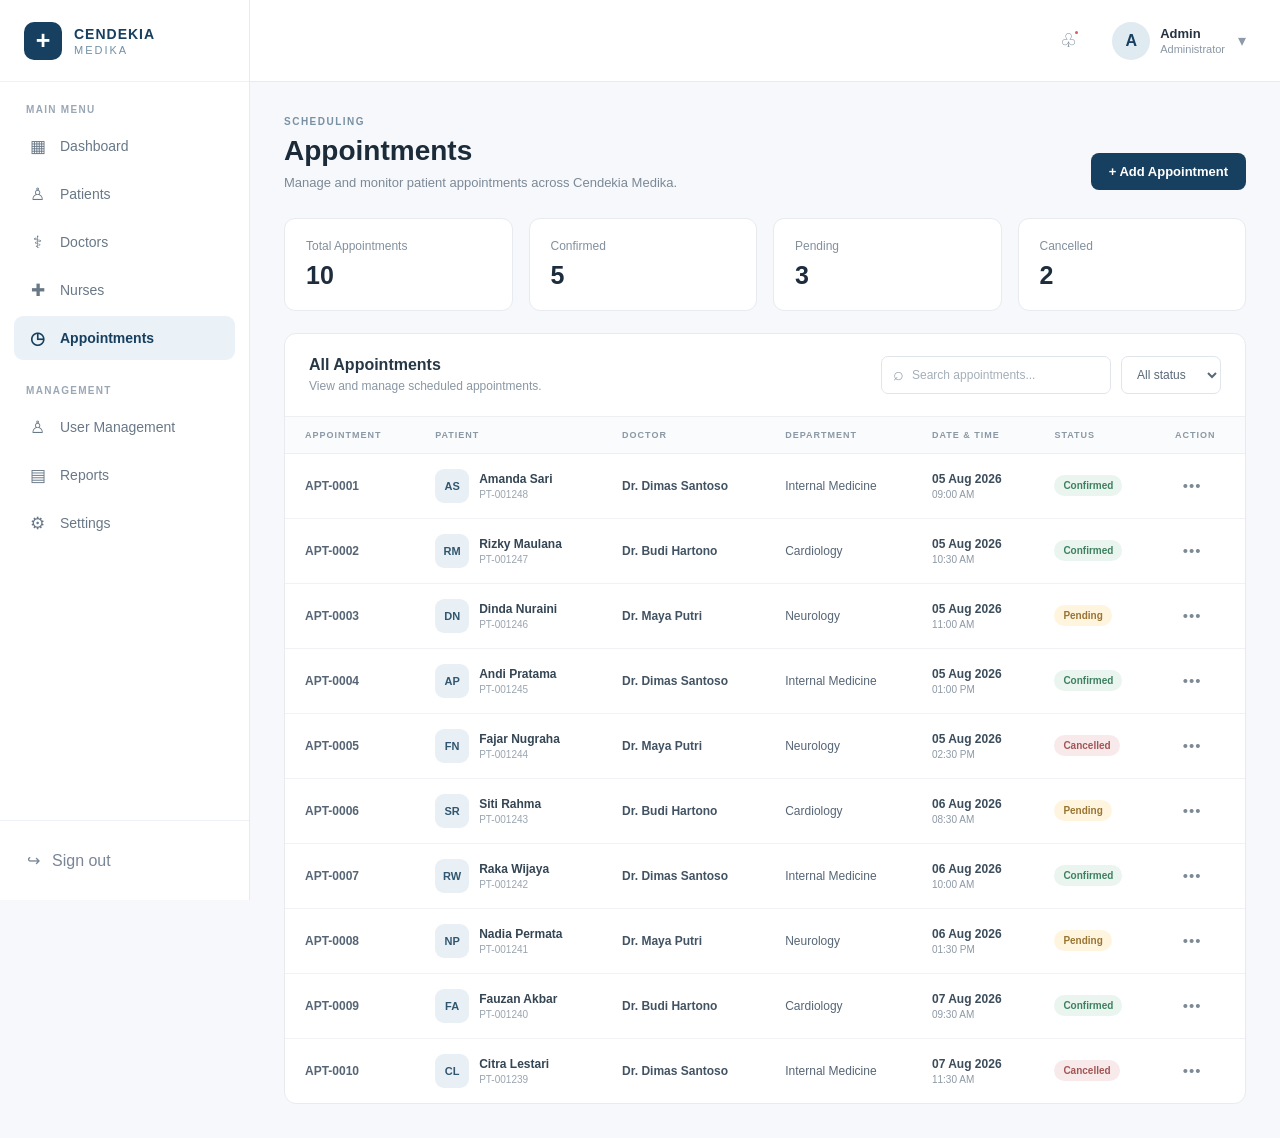
==== commit 787caca3: "Create initial HIS frontend" ====
--- a/pages/admin/appointments.html
+++ b/pages/admin/appointments.html
@@ -174,7 +174,9 @@
                     type="button"
                 >
                     ♧
+
                     <span class="notification-dot"></span>
+
                 </button>
 
 
@@ -380,7 +382,6 @@
 
                         </select>
 
-
                     </div>
 
                 </div>
@@ -473,6 +474,272 @@
 
 
 <!-- =====================================
+     ADD APPOINTMENT MODAL
+====================================== -->
+
+<div
+    class="modal-overlay"
+    id="appointmentModal"
+>
+
+    <div class="modal">
+
+
+        <!-- MODAL HEADER -->
+
+        <div class="modal-header">
+
+            <div>
+
+                <p class="eyebrow">
+                    SCHEDULING
+                </p>
+
+                <h2>
+                    Add Appointment
+                </h2>
+
+                <p>
+                    Schedule a new patient appointment.
+                </p>
+
+            </div>
+
+
+            <button
+                class="modal-close"
+                type="button"
+                id="closeAppointmentModal"
+            >
+                ×
+            </button>
+
+        </div>
+
+
+
+        <!-- FORM -->
+
+        <form id="appointmentForm">
+
+            <div class="form-grid">
+
+
+                <!-- PATIENT -->
+
+                <div class="form-group">
+
+                    <label for="appointmentPatient">
+                        Patient
+                    </label>
+
+                    <input
+                        type="text"
+                        id="appointmentPatient"
+                        placeholder="Enter patient name"
+                        required
+                    >
+
+                </div>
+
+
+
+                <!-- PATIENT ID -->
+
+                <div class="form-group">
+
+                    <label for="appointmentPatientId">
+                        Patient ID
+                    </label>
+
+                    <input
+                        type="text"
+                        id="appointmentPatientId"
+                        placeholder="PT-001xxx"
+                        required
+                    >
+
+                </div>
+
+
+
+                <!-- DOCTOR -->
+
+                <div class="form-group">
+
+                    <label for="appointmentDoctor">
+                        Doctor
+                    </label>
+
+                    <select
+                        id="appointmentDoctor"
+                        required
+                    >
+
+                        <option value="">
+                            Select doctor
+                        </option>
+
+                        <option value="Dr. Dimas Santoso">
+                            Dr. Dimas Santoso
+                        </option>
+
+                        <option value="Dr. Budi Hartono">
+                            Dr. Budi Hartono
+                        </option>
+
+                        <option value="Dr. Maya Putri">
+                            Dr. Maya Putri
+                        </option>
+
+                    </select>
+
+                </div>
+
+
+
+                <!-- DEPARTMENT -->
+
+                <div class="form-group">
+
+                    <label for="appointmentDepartment">
+                        Department
+                    </label>
+
+                    <select
+                        id="appointmentDepartment"
+                        required
+                    >
+
+                        <option value="">
+                            Select department
+                        </option>
+
+                        <option value="Internal Medicine">
+                            Internal Medicine
+                        </option>
+
+                        <option value="Cardiology">
+                            Cardiology
+                        </option>
+
+                        <option value="Neurology">
+                            Neurology
+                        </option>
+
+                        <option value="Pediatrics">
+                            Pediatrics
+                        </option>
+
+                        <option value="General Surgery">
+                            General Surgery
+                        </option>
+
+                    </select>
+
+                </div>
+
+
+
+                <!-- DATE -->
+
+                <div class="form-group">
+
+                    <label for="appointmentDate">
+                        Date
+                    </label>
+
+                    <input
+                        type="date"
+                        id="appointmentDate"
+                        required
+                    >
+
+                </div>
+
+
+
+                <!-- TIME -->
+
+                <div class="form-group">
+
+                    <label for="appointmentTime">
+                        Time
+                    </label>
+
+                    <input
+                        type="time"
+                        id="appointmentTime"
+                        required
+                    >
+
+                </div>
+
+
+
+                <!-- STATUS -->
+
+                <div class="form-group">
+
+                    <label for="appointmentStatus">
+                        Status
+                    </label>
+
+                    <select
+                        id="appointmentStatus"
+                    >
+
+                        <option value="confirmed">
+                            Confirmed
+                        </option>
+
+                        <option value="pending">
+                            Pending
+                        </option>
+
+                        <option value="cancelled">
+                            Cancelled
+                        </option>
+
+                    </select>
+
+                </div>
+
+            </div>
+
+
+
+            <!-- FORM ACTIONS -->
+
+            <div class="modal-actions">
+
+                <button
+                    type="button"
+                    class="cancel-button"
+                    id="cancelAppointmentModal"
+                >
+                    Cancel
+                </button>
+
+
+                <button
+                    type="submit"
+                    class="primary-button"
+                >
+                    Create Appointment
+                </button>
+
+            </div>
+
+        </form>
+
+    </div>
+
+</div>
+
+
+
+<!-- =====================================
      APPOINTMENT DATA
 ====================================== -->
 
@@ -512,6 +779,30 @@
 const emptyState =
     document.getElementById(
         "emptyState"
+    );
+
+
+const appointmentModal =
+    document.getElementById(
+        "appointmentModal"
+    );
+
+
+const closeAppointmentModal =
+    document.getElementById(
+        "closeAppointmentModal"
+    );
+
+
+const cancelAppointmentModal =
+    document.getElementById(
+        "cancelAppointmentModal"
+    );
+
+
+const appointmentForm =
+    document.getElementById(
+        "appointmentForm"
     );
 
 
@@ -583,7 +874,6 @@
 
 function displayAppointments() {
 
-
     const search =
         searchInput.value
             .toLowerCase()
@@ -596,7 +886,6 @@
 
     let filteredAppointments =
         appointments;
-
 
 
     /* SEARCH */
@@ -632,7 +921,10 @@
 
     /* STATUS FILTER */
 
-    if (selectedStatus !== "all") {
+    if (
+        selectedStatus !==
+        "all"
+    ) {
 
         filteredAppointments =
             filteredAppointments.filter(
@@ -647,14 +939,16 @@
 
     /* CLEAR TABLE */
 
-    appointmentTableBody.innerHTML = "";
+    appointmentTableBody.innerHTML =
+        "";
 
 
 
     /* EMPTY STATE */
 
     if (
-        filteredAppointments.length === 0
+        filteredAppointments.length ===
+        0
     ) {
 
         emptyState.style.display =
@@ -674,7 +968,6 @@
 
     filteredAppointments.forEach(
         appointment => {
-
 
             const row =
                 document.createElement(
@@ -683,11 +976,9 @@
 
 
             const statusName =
-                appointment.status
-                    .charAt(0)
-                    .toUpperCase()
-                + appointment.status.slice(1);
-
+                capitalize(
+                    appointment.status
+                );
 
 
             row.innerHTML = `
@@ -708,23 +999,30 @@
                     <div class="patient-cell">
 
                         <div class="patient-avatar">
+
                             ${getInitials(
                                 appointment.patient
                             )}
+
                         </div>
 
+
                         <div>
 
                             <strong>
+
                                 ${escapeHTML(
                                     appointment.patient
                                 )}
+
                             </strong>
 
                             <span>
+
                                 ${escapeHTML(
                                     appointment.patientId
                                 )}
+
                             </span>
 
                         </div>
@@ -739,9 +1037,11 @@
                     <div class="doctor-cell">
 
                         <strong>
+
                             ${escapeHTML(
                                 appointment.doctor
                             )}
+
                         </strong>
 
                     </div>
@@ -763,15 +1063,19 @@
                     <div class="appointment-time">
 
                         <strong>
+
                             ${escapeHTML(
                                 appointment.date
                             )}
+
                         </strong>
 
                         <span>
+
                             ${escapeHTML(
                                 appointment.time
                             )}
+
                         </span>
 
                     </div>
@@ -782,9 +1086,13 @@
                 <td>
 
                     <span
-                        class="status ${appointment.status}"
+                        class="status ${escapeHTML(
+                            appointment.status
+                        )}"
                     >
+
                         ${statusName}
+
                     </span>
 
                 </td>
@@ -799,7 +1107,9 @@
                             appointment.id
                         )}')"
                     >
+
                         •••
+
                     </button>
 
                 </td>
@@ -826,11 +1136,11 @@
     appointmentId
 ) {
 
-
     const appointment =
         appointments.find(
             item =>
-                item.id === appointmentId
+                item.id ===
+                appointmentId
         );
 
 
@@ -848,28 +1158,29 @@
     alert(
 
         "APPOINTMENT DETAILS\n\n"
+
         + "Appointment ID: "
         + appointment.id
-        + "\n\n"
-        + "Patient: "
+
+        + "\n\nPatient: "
         + appointment.patient
-        + "\n\n"
-        + "Patient ID: "
+
+        + "\n\nPatient ID: "
         + appointment.patientId
-        + "\n\n"
-        + "Doctor: "
+
+        + "\n\nDoctor: "
         + appointment.doctor
-        + "\n\n"
-        + "Department: "
+
+        + "\n\nDepartment: "
         + appointment.department
-        + "\n\n"
-        + "Date: "
+
+        + "\n\nDate: "
         + appointment.date
-        + "\n\n"
-        + "Time: "
+
+        + "\n\nTime: "
         + appointment.time
-        + "\n\n"
-        + "Status: "
+
+        + "\n\nStatus: "
         + capitalize(
             appointment.status
         )
@@ -881,36 +1192,22 @@
 
 
 /* ========================================
-   ADD APPOINTMENT
+   OPEN ADD APPOINTMENT MODAL
 ======================================== */
 
 function addAppointment() {
 
-    appointmentModal.classList.add("show");
+    appointmentModal.classList.add(
+        "show"
+    );
 
 }
 
-const appointmentModal =
-    document.getElementById(
-        "appointmentModal"
-    );
-
-const closeAppointmentModal =
-    document.getElementById(
-        "closeAppointmentModal"
-    );
-
-const cancelAppointmentModal =
-    document.getElementById(
-        "cancelAppointmentModal"
-    );
-
-const appointmentForm =
-    document.getElementById(
-        "appointmentForm"
-    );
-
-
+
+
+/* ========================================
+   CLOSE MODAL
+======================================== */
 
 function closeAppointmentForm() {
 
@@ -923,6 +1220,10 @@
 }
 
 
+
+/* ========================================
+   CLOSE BUTTON
+======================================== */
 
 closeAppointmentModal.addEventListener(
     "click",
@@ -930,12 +1231,22 @@
 );
 
 
+
+/* ========================================
+   CANCEL BUTTON
+======================================== */
+
 cancelAppointmentModal.addEventListener(
     "click",
     closeAppointmentForm
 );
 
 
+
+/* ========================================
+   CLICK OUTSIDE MODAL
+======================================== */
+
 appointmentModal.addEventListener(
     "click",
     function(event) {
@@ -954,6 +1265,10 @@
 
 
 
+/* ========================================
+   CREATE APPOINTMENT
+======================================== */
+
 appointmentForm.addEventListener(
     "submit",
     function(event) {
@@ -964,13 +1279,13 @@
         const patient =
             document.getElementById(
                 "appointmentPatient"
-            ).value;
+            ).value.trim();
 
 
         const patientId =
             document.getElementById(
                 "appointmentPatientId"
-            ).value;
+            ).value.trim();
 
 
         const doctor =
@@ -1004,16 +1319,25 @@
 
 
 
+        /* GENERATE ID */
+
+        const newId =
+            "APT-"
+            + String(
+                appointments.length + 1
+            ).padStart(
+                4,
+                "0"
+            );
+
+
+
+        /* CREATE OBJECT */
+
         const newAppointment = {
 
             id:
-                "APT-"
-                + String(
-                    appointments.length + 1
-                ).padStart(
-                    4,
-                    "0"
-                ),
+                newId,
 
             patient:
                 patient,
@@ -1028,10 +1352,14 @@
                 department,
 
             date:
-                formatDate(date),
+                formatDate(
+                    date
+                ),
 
             time:
-                formatTime(time),
+                formatTime(
+                    time
+                ),
 
             status:
                 status
@@ -1039,33 +1367,60 @@
         };
 
 
+
+        /* ADD TO ARRAY */
 
         appointments.unshift(
             newAppointment
         );
 
 
+
+        /* UPDATE PAGE */
+
         updateStatistics();
 
         displayAppointments();
 
+
+
+        /* CLOSE MODAL */
+
         closeAppointmentForm();
 
 
+
+        /* SUCCESS */
+
         alert(
-            patient +
-            "'s appointment has been created successfully!"
+            patient
+            + "'s appointment has been created successfully!"
         );
 
     }
 );
 
-function formatDate(date) {
+
+
+/* ========================================
+   FORMAT DATE
+======================================== */
+
+function formatDate(
+    date
+) {
+
+    if (!date) {
+        return "";
+    }
+
 
     const parts =
         date.split("-");
 
+
     return (
+
         parts[2]
         + " "
         + getMonthName(
@@ -1073,14 +1428,23 @@
         )
         + " "
         + parts[0]
+
     );
 
 }
 
 
-function getMonthName(month) {
+
+/* ========================================
+   MONTH NAME
+======================================== */
+
+function getMonthName(
+    month
+) {
 
     const months = [
+
         "Jan",
         "Feb",
         "Mar",
@@ -1093,7 +1457,9 @@
         "Oct",
         "Nov",
         "Dec"
+
     ];
+
 
     return months[
         Number(month) - 1
@@ -1102,33 +1468,55 @@
 }
 
 
-function formatTime(time) {
-
-    const [hours, minutes] =
+
+/* ========================================
+   FORMAT TIME
+======================================== */
+
+function formatTime(
+    time
+) {
+
+    if (!time) {
+        return "";
+    }
+
+
+    const parts =
         time.split(":");
 
+
     let hour =
-        Number(hours);
+        Number(
+            parts[0]
+        );
+
+
+    const minutes =
+        parts[1];
+
 
     const suffix =
         hour >= 12
             ? "PM"
             : "AM";
 
+
     hour =
         hour % 12 || 12;
 
+
     return (
+
         hour
         + ":"
         + minutes
         + " "
         + suffix
+
     );
 
 }
-
-
 
 
 
@@ -1149,7 +1537,9 @@
    GET INITIALS
 ======================================== */
 
-function getInitials(name) {
+function getInitials(
+    name
+) {
 
     return name
         .trim()
@@ -1161,7 +1551,10 @@
                     .toUpperCase()
         )
         .join("")
-        .substring(0, 2);
+        .substring(
+            0,
+            2
+        );
 
 }
 
@@ -1171,7 +1564,9 @@
    CAPITALIZE
 ======================================== */
 
-function capitalize(value) {
+function capitalize(
+    value
+) {
 
     if (!value) {
         return "";
@@ -1179,8 +1574,12 @@
 
 
     return (
-        value.charAt(0).toUpperCase()
+
+        value.charAt(0)
+            .toUpperCase()
+
         + value.slice(1)
+
     );
 
 }
@@ -1191,25 +1590,32 @@
    ESCAPE HTML
 ======================================== */
 
-function escapeHTML(value) {
+function escapeHTML(
+    value
+) {
 
     return String(value)
+
         .replace(
             /&/g,
             "&amp;"
         )
+
         .replace(
             /</g,
             "&lt;"
         )
+
         .replace(
             />/g,
             "&gt;"
         )
+
         .replace(
             /"/g,
             "&quot;"
         )
+
         .replace(
             /'/g,
             "&#039;"
@@ -1223,13 +1629,17 @@
    ESCAPE JAVASCRIPT
 ======================================== */
 
-function escapeJS(value) {
+function escapeJS(
+    value
+) {
 
     return String(value)
+
         .replace(
             /\\/g,
             "\\\\"
         )
+
         .replace(
             /'/g,
             "\\'"
@@ -1272,254 +1682,6 @@
 
 </script>
 
-<!-- =====================================
-     ADD APPOINTMENT MODAL
-====================================== -->
-
-<div
-    class="modal-overlay"
-    id="appointmentModal"
->
-
-    <div class="modal">
-
-        <div class="modal-header">
-
-            <div>
-
-                <p class="eyebrow">
-                    SCHEDULING
-                </p>
-
-                <h2>
-                    Add Appointment
-                </h2>
-
-                <p>
-                    Schedule a new patient appointment.
-                </p>
-
-            </div>
-
-
-            <button
-                class="modal-close"
-                type="button"
-                id="closeAppointmentModal"
-            >
-                ×
-            </button>
-
-        </div>
-
-
-
-        <form id="appointmentForm">
-
-            <div class="form-grid">
-
-
-                <!-- PATIENT -->
-
-                <div class="form-group">
-
-                    <label for="appointmentPatient">
-                        Patient
-                    </label>
-
-                    <input
-                        type="text"
-                        id="appointmentPatient"
-                        placeholder="Enter patient name"
-                        required
-                    >
-
-                </div>
-
-
-
-                <!-- PATIENT ID -->
-
-                <div class="form-group">
-
-                    <label for="appointmentPatientId">
-                        Patient ID
-                    </label>
-
-                    <input
-                        type="text"
-                        id="appointmentPatientId"
-                        placeholder="PT-001xxx"
-                        required
-                    >
-
-                </div>
-
-
-
-                <!-- DOCTOR -->
-
-                <div class="form-group">
-
-                    <label for="appointmentDoctor">
-                        Doctor
-                    </label>
-
-                    <select
-                        id="appointmentDoctor"
-                        required
-                    >
-
-                        <option value="">
-                            Select doctor
-                        </option>
-
-                        <option value="Dr. Dimas Santoso">
-                            Dr. Dimas Santoso
-                        </option>
-
-                        <option value="Dr. Budi Hartono">
-                            Dr. Budi Hartono
-                        </option>
-
-                        <option value="Dr. Maya Putri">
-                            Dr. Maya Putri
-                        </option>
-
-                    </select>
-
-                </div>
-
-
-
-                <!-- DEPARTMENT -->
-
-                <div class="form-group">
-
-                    <label for="appointmentDepartment">
-                        Department
-                    </label>
-
-                    <select
-                        id="appointmentDepartment"
-                        required
-                    >
-
-                        <option value="">
-                            Select department
-                        </option>
-
-                        <option value="Internal Medicine">
-                            Internal Medicine
-                        </option>
-
-                        <option value="Cardiology">
-                            Cardiology
-                        </option>
-
-                        <option value="Neurology">
-                            Neurology
-                        </option>
-
-                    </select>
-
-                </div>
-
-
-
-                <!-- DATE -->
-
-                <div class="form-group">
-
-                    <label for="appointmentDate">
-                        Date
-                    </label>
-
-                    <input
-                        type="date"
-                        id="appointmentDate"
-                        required
-                    >
-
-                </div>
-
-
-
-                <!-- TIME -->
-
-                <div class="form-group">
-
-                    <label for="appointmentTime">
-                        Time
-                    </label>
-
-                    <input
-                        type="time"
-                        id="appointmentTime"
-                        required
-                    >
-
-                </div>
-
-
-
-                <!-- STATUS -->
-
-                <div class="form-group">
-
-                    <label for="appointmentStatus">
-                        Status
-                    </label>
-
-                    <select
-                        id="appointmentStatus"
-                    >
-
-                        <option value="confirmed">
-                            Confirmed
-                        </option>
-
-                        <option value="pending">
-                            Pending
-                        </option>
-
-                        <option value="cancelled">
-                            Cancelled
-                        </option>
-
-                    </select>
-
-                </div>
-
-            </div>
-
-
-
-            <div class="modal-actions">
-
-                <button
-                    type="button"
-                    class="cancel-button"
-                    id="cancelAppointmentModal"
-                >
-                    Cancel
-                </button>
-
-
-                <button
-                    type="submit"
-                    class="primary-button"
-                >
-                    Create Appointment
-                </button>
-
-            </div>
-
-        </form>
-
-    </div>
-
-</div>
 
 </body>
 
